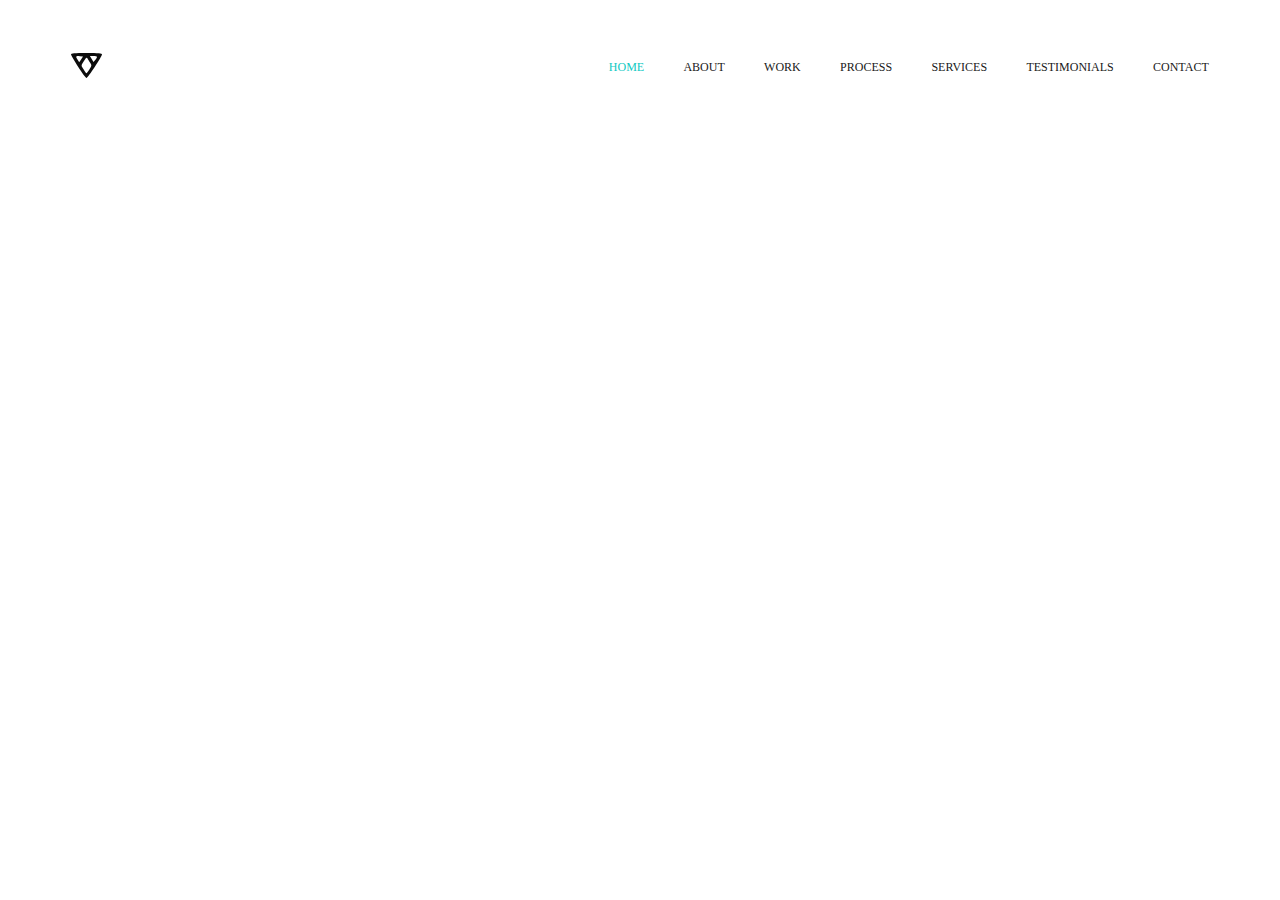
==== src/index.html @ 648a9248 "Создал разметку секции home и певые стили,изменил иерархию папок в проекте (добавил папки src и dist" ====
<!DOCTYPE html>
<html lang="en">

<head>
  <meta charset="UTF-8">
  <meta name="viewport" content="width=device-width, initial-scale=1.0">
  <meta http-equiv="X-UA-Compatible" content="ie=edge">
  <title>Piroll</title>
  <link rel="stylesheet" href="css/style.css">
</head>

<body>

  <main>
    <div class="container">
      <section class="home">
        <nav class="navbar">
          <div class="navbar-logo">
            <img src="img/navbar/logo.svg" alt="Piroll's logo">
          </div>
          <div class="navbar-links">
            <span class="navbar-text navbar-home">home</span>
            <a href="#" class="navbar-text navbar-link">about</a>
            <a href="#" class="navbar-text navbar-link">work</a>
            <a href="#" class="navbar-text navbar-link">process</a>
            <a href="#" class="navbar-text navbar-link">services</a>
            <a href="#" class="navbar-text navbar-link">testimonials</a>
            <a href="#" class="navbar-text navbar-link">contact</a>
          </div>
        </nav>
        <!-- /.navbar -->
        <div class="start">

        </div>
        <!-- /.start -->
      </section>
      <!-- /.home -->
    </div>
    <!-- /.container -->
  </main>

</body>

</html>
---- src/css/style.css ----
* {
  -webkit-box-sizing: border-box;
          box-sizing: border-box;
  oultine: none;
}

.container {
  width: 90%;
  margin: auto;
}

a {
  text-decoration: none;
}

.home {
  padding-top: 45px;
}

.navbar {
  display: -webkit-box;
  display: -ms-flexbox;
  display: flex;
  -webkit-box-pack: justify;
      -ms-flex-pack: justify;
          justify-content: space-between;
  -webkit-box-align: center;
      -ms-flex-align: center;
          align-items: center;
}

.navbar-links {
  display: -webkit-box;
  display: -ms-flexbox;
  display: flex;
  -webkit-box-pack: justify;
      -ms-flex-pack: justify;
          justify-content: space-between;
  min-width: 600px;
}

.navbar-text {
  font-size: 12px;
  font-weight: 500;
  text-transform: uppercase;
  color: #191919;
}

.navbar-home {
  color: #10c9c3;
}
/*# sourceMappingURL=style.css.map */
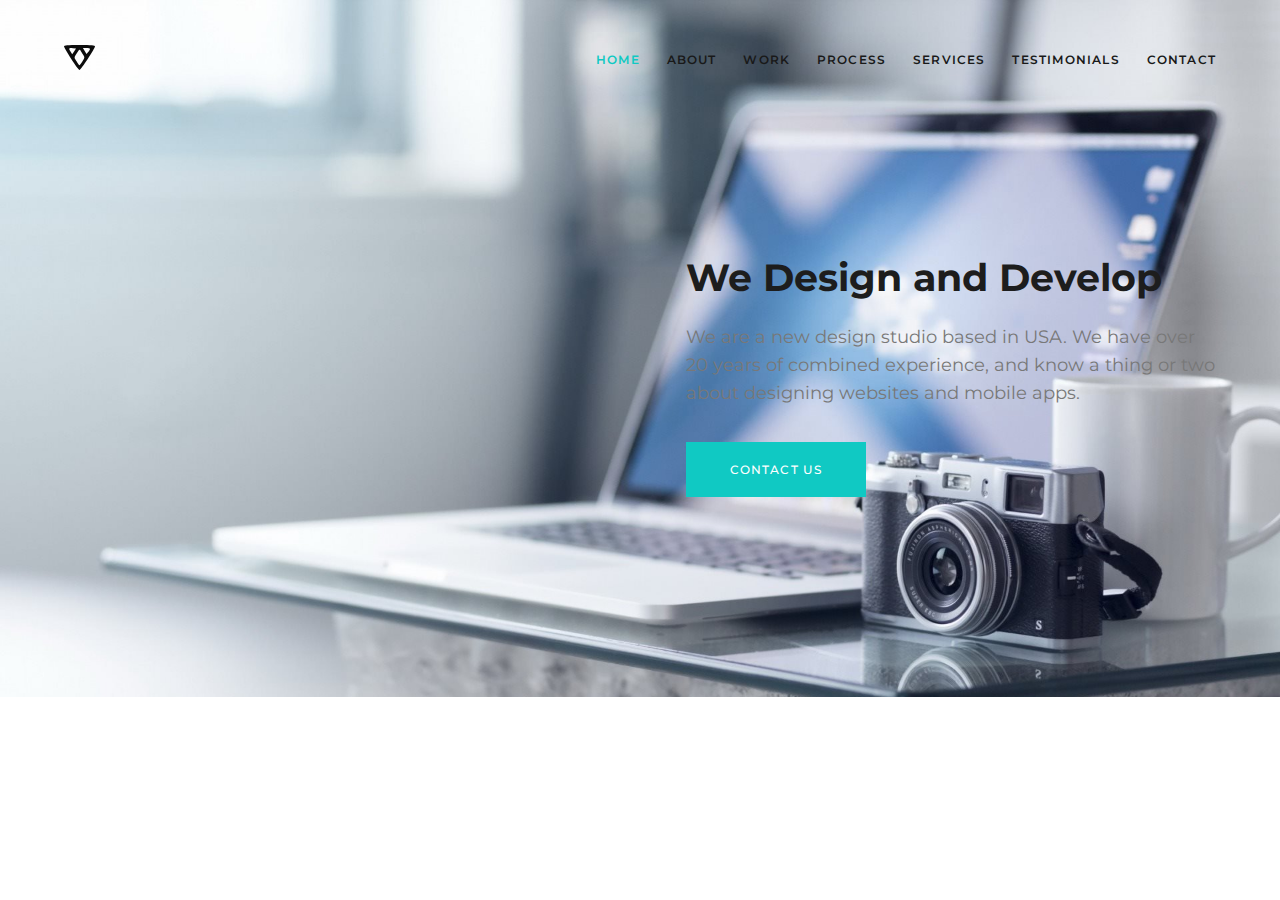
==== commit eb609ded: "Доделал секцию home, добавил кнопке hover-эффект" ====
--- a/src/index.html
+++ b/src/index.html
@@ -7,16 +7,17 @@
   <meta http-equiv="X-UA-Compatible" content="ie=edge">
   <title>Piroll</title>
   <link rel="stylesheet" href="css/style.css">
+  <link href="https://fonts.googleapis.com/css?family=Montserrat:400,500&display=swap" rel="stylesheet">
 </head>
 
 <body>
 
   <main>
-    <div class="container">
-      <section class="home">
+    <section class="home">
+      <div class="container">
         <nav class="navbar">
           <div class="navbar-logo">
-            <img src="img/navbar/logo.svg" alt="Piroll's logo">
+            <img src="img/home/logo.svg" alt="Piroll's logo">
           </div>
           <div class="navbar-links">
             <span class="navbar-text navbar-home">home</span>
@@ -30,13 +31,21 @@
         </nav>
         <!-- /.navbar -->
         <div class="start">
-
+          <div class="start-panel">
+            <h1 class="start-panel__title">We Design and Develop</h1>
+            <p class="start-panel__text">
+              We are a new design studio based in USA. We have over 
+              20 years of combined experience, and know a thing or two 
+              about designing websites and mobile apps.
+            </p>
+            <button class="button">contact us</button>
+          </div>
         </div>
         <!-- /.start -->
-      </section>
-      <!-- /.home -->
-    </div>
-    <!-- /.container -->
+      </div>
+      <!-- /.container -->
+    </section>
+    <!-- /.home -->
   </main>
 
 </body>
--- a/src/css/style.css
+++ b/src/css/style.css
@@ -2,6 +2,11 @@
   -webkit-box-sizing: border-box;
           box-sizing: border-box;
   oultine: none;
+  font-family: 'Montserrat', Arial, Helvetica, sans-serif;
+}
+
+body {
+  margin: 0;
 }
 
 .container {
@@ -13,8 +18,40 @@
   text-decoration: none;
 }
 
+h1 {
+  margin: 0;
+}
+
+p {
+  margin: 0;
+}
+
+.button {
+  color: #ffffff;
+  background-color: #10c9c3;
+  min-width: 180px;
+  min-height: 55px;
+  border: none;
+  font-size: 12px;
+  font-weight: 500;
+  text-transform: uppercase;
+  letter-spacing: 1.2px;
+}
+
+.button:hover {
+  cursor: pointer;
+  background-color: #20b2aa;
+  border: 5px solid #00a693;
+  -webkit-transition: 0.5s;
+  transition: 0.5s;
+}
+
 .home {
   padding-top: 45px;
+  padding-bottom: 200px;
+  background-image: url(../img/home/home-bgc.jpg);
+  background-size: cover;
+  background-repeat: no-repeat;
 }
 
 .navbar {
@@ -27,6 +64,7 @@
   -webkit-box-align: center;
       -ms-flex-align: center;
           align-items: center;
+  margin-bottom: 180px;
 }
 
 .navbar-links {
@@ -36,17 +74,43 @@
   -webkit-box-pack: justify;
       -ms-flex-pack: justify;
           justify-content: space-between;
-  min-width: 600px;
+  min-width: 620px;
 }
 
 .navbar-text {
   font-size: 12px;
-  font-weight: 500;
+  font-weight: 600;
   text-transform: uppercase;
   color: #191919;
+  letter-spacing: 1.2px;
 }
 
 .navbar-home {
   color: #10c9c3;
 }
+
+.start {
+  display: -webkit-box;
+  display: -ms-flexbox;
+  display: flex;
+  -webkit-box-pack: end;
+      -ms-flex-pack: end;
+          justify-content: flex-end;
+}
+
+.start-panel__title {
+  font-size: 38px;
+  font-weight: 700;
+  color: #1d1d1d;
+  margin-bottom: 22px;
+}
+
+.start-panel__text {
+  max-width: 530px;
+  color: #787878;
+  font-size: 18px;
+  font-weight: 400;
+  line-height: 28px;
+  margin-bottom: 35px;
+}
 /*# sourceMappingURL=style.css.map */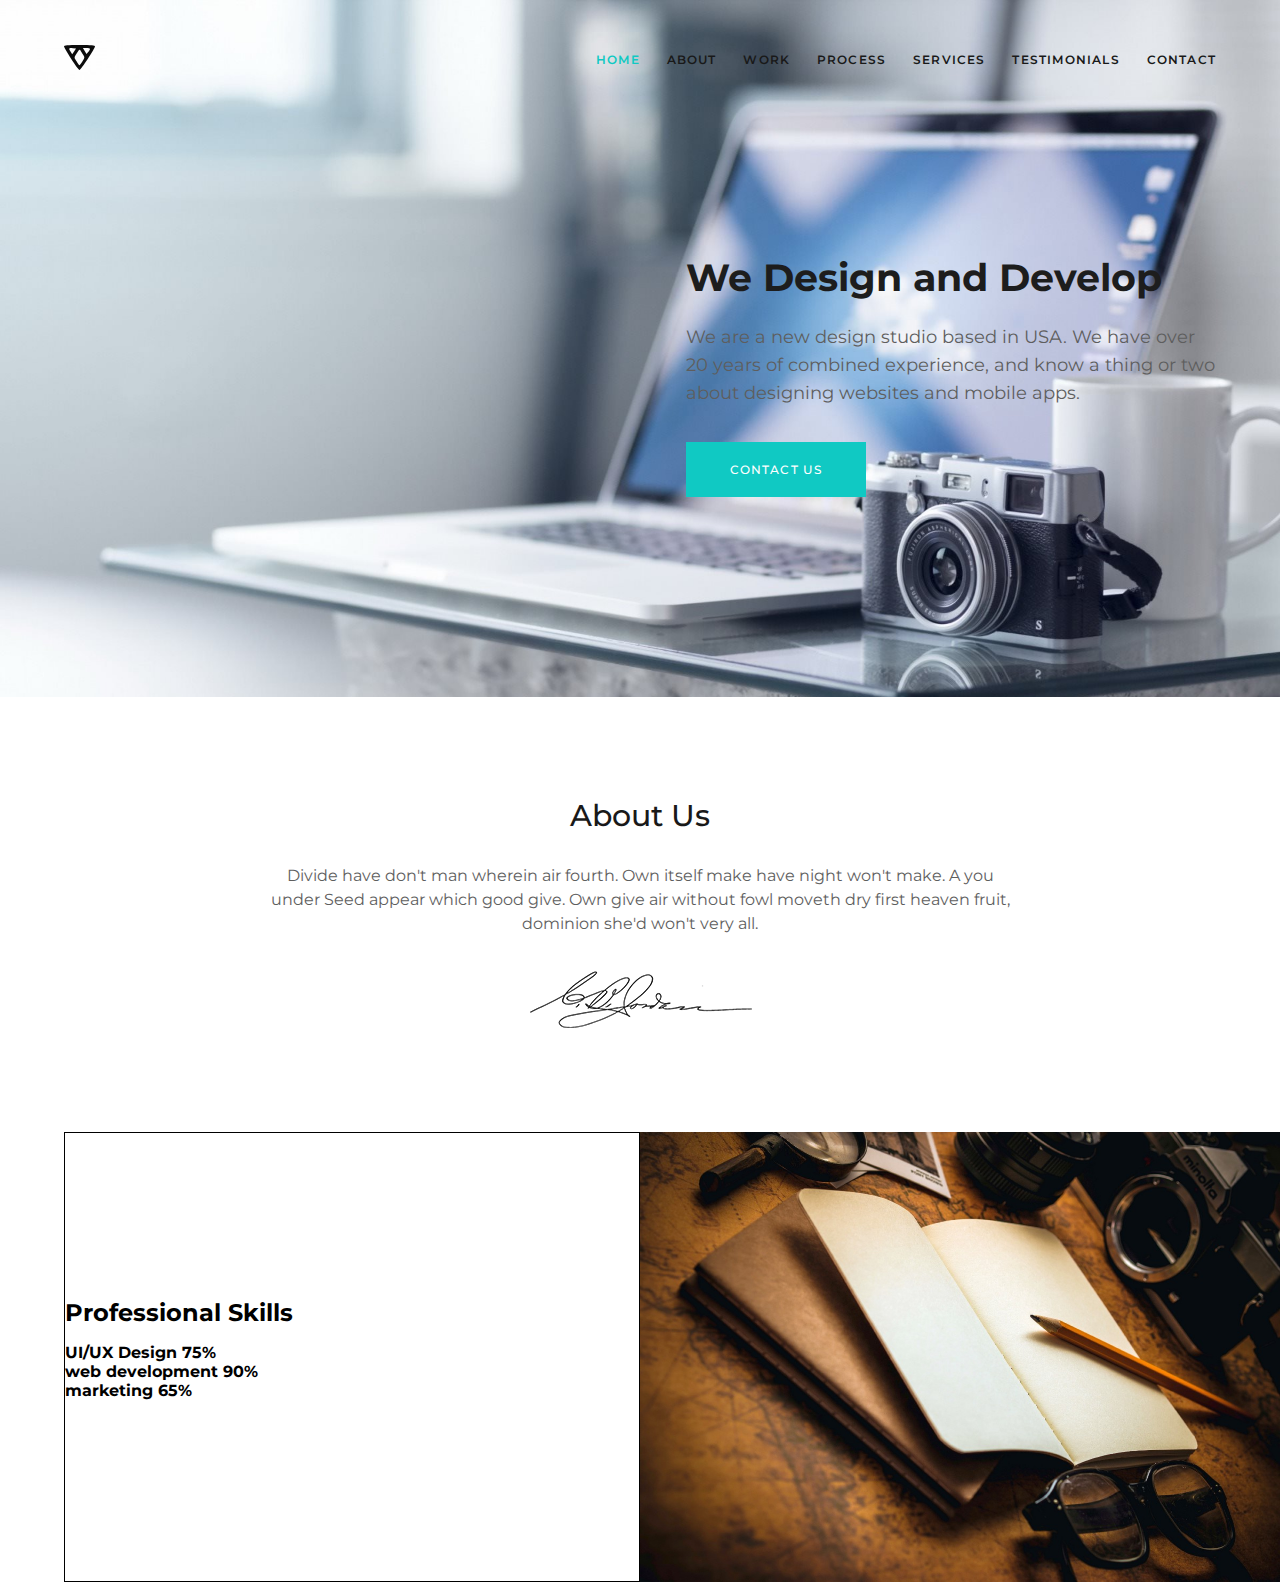
==== commit 408c84fb: "Something new" ====
--- a/src/index.html
+++ b/src/index.html
@@ -34,8 +34,8 @@
           <div class="start-panel">
             <h1 class="start-panel__title">We Design and Develop</h1>
             <p class="start-panel__text">
-              We are a new design studio based in USA. We have over 
-              20 years of combined experience, and know a thing or two 
+              We are a new design studio based in USA. We have over
+              20 years of combined experience, and know a thing or two
               about designing websites and mobile apps.
             </p>
             <button class="button">contact us</button>
@@ -46,6 +46,48 @@
       <!-- /.container -->
     </section>
     <!-- /.home -->
+
+    <section class="about">
+      <h2 class="about-title">About Us</h2>
+      <p class="about-text">
+        Divide have don't man wherein air fourth. Own itself make have night won't make.
+        A you under Seed appear which good give. Own give air without fowl moveth dry first
+        heaven fruit, dominion she'd won't very all.
+      </p>
+      <div class="about-signature">
+        <img src="img/about/signature.png" alt="Signature">
+      </div>
+    </section>
+    <!-- /.about -->
+
+    <section class="skills">
+      <div class="container">
+        <div class="skils-block">
+          <div class="skills-info">
+            <h2 class="skills-title">Professional Skills</h2>
+            <ul class="skills-list">
+              <li class="skills-list__item">
+                <b class="skill-list__ability">UI/UX Design 75%</b>
+                <span class="skills-list__level"></span>
+              </li>
+              <li class="skills-list__item">
+                <b class="skill-list__ability">web development 90%</b>
+                <span class="skills-list__level"></span>
+              </li>
+              <li class="skills-list__item">
+                <b class="skill-list__ability">marketing 65%</b>
+                <span class="skills-list__level"></span>
+              </li>
+            </ul>
+          </div>
+          <!-- /.skills-info -->
+        </div>
+        <!-- /.skils-block -->
+      </section>
+      </div>
+      <!-- /.container -->
+    <!-- /.skills -->
+
   </main>
 
 </body>
--- a/src/css/style.css
+++ b/src/css/style.css
@@ -18,7 +18,7 @@
   text-decoration: none;
 }
 
-h1 {
+h1, h2 {
   margin: 0;
 }
 
@@ -44,6 +44,11 @@
   border: 5px solid #00a693;
   -webkit-transition: 0.5s;
   transition: 0.5s;
+}
+
+ul {
+  list-style: none;
+  padding-left: 0;
 }
 
 .home {
@@ -107,10 +112,56 @@
 
 .start-panel__text {
   max-width: 530px;
-  color: #787878;
+  color: #5e5e5e;
   font-size: 18px;
   font-weight: 400;
   line-height: 28px;
   margin-bottom: 35px;
 }
+
+.about {
+  display: -webkit-box;
+  display: -ms-flexbox;
+  display: flex;
+  -webkit-box-orient: vertical;
+  -webkit-box-direction: normal;
+      -ms-flex-direction: column;
+          flex-direction: column;
+  -webkit-box-align: center;
+      -ms-flex-align: center;
+          align-items: center;
+  padding-top: 100px;
+  padding-bottom: 100px;
+}
+
+.about-title {
+  font-size: 30px;
+  font-weight: 500;
+  color: #191919;
+  margin-bottom: 30px;
+}
+
+.about-text {
+  max-width: 745px;
+  text-align: center;
+  margin-bottom: 35px;
+  color: #5e5e5e;
+  font-size: 16px;
+  font-weight: 400;
+  line-height: 24px;
+}
+
+.skills {
+  background-image: url(../img/skills/note.jpeg);
+  background-repeat: no-repeat;
+  background-position: right;
+  background-size: 50% 100%;
+}
+
+.skills-info {
+  padding-top: 165px;
+  padding-bottom: 165px;
+  border: 1px solid black;
+  width: 50%;
+}
 /*# sourceMappingURL=style.css.map */